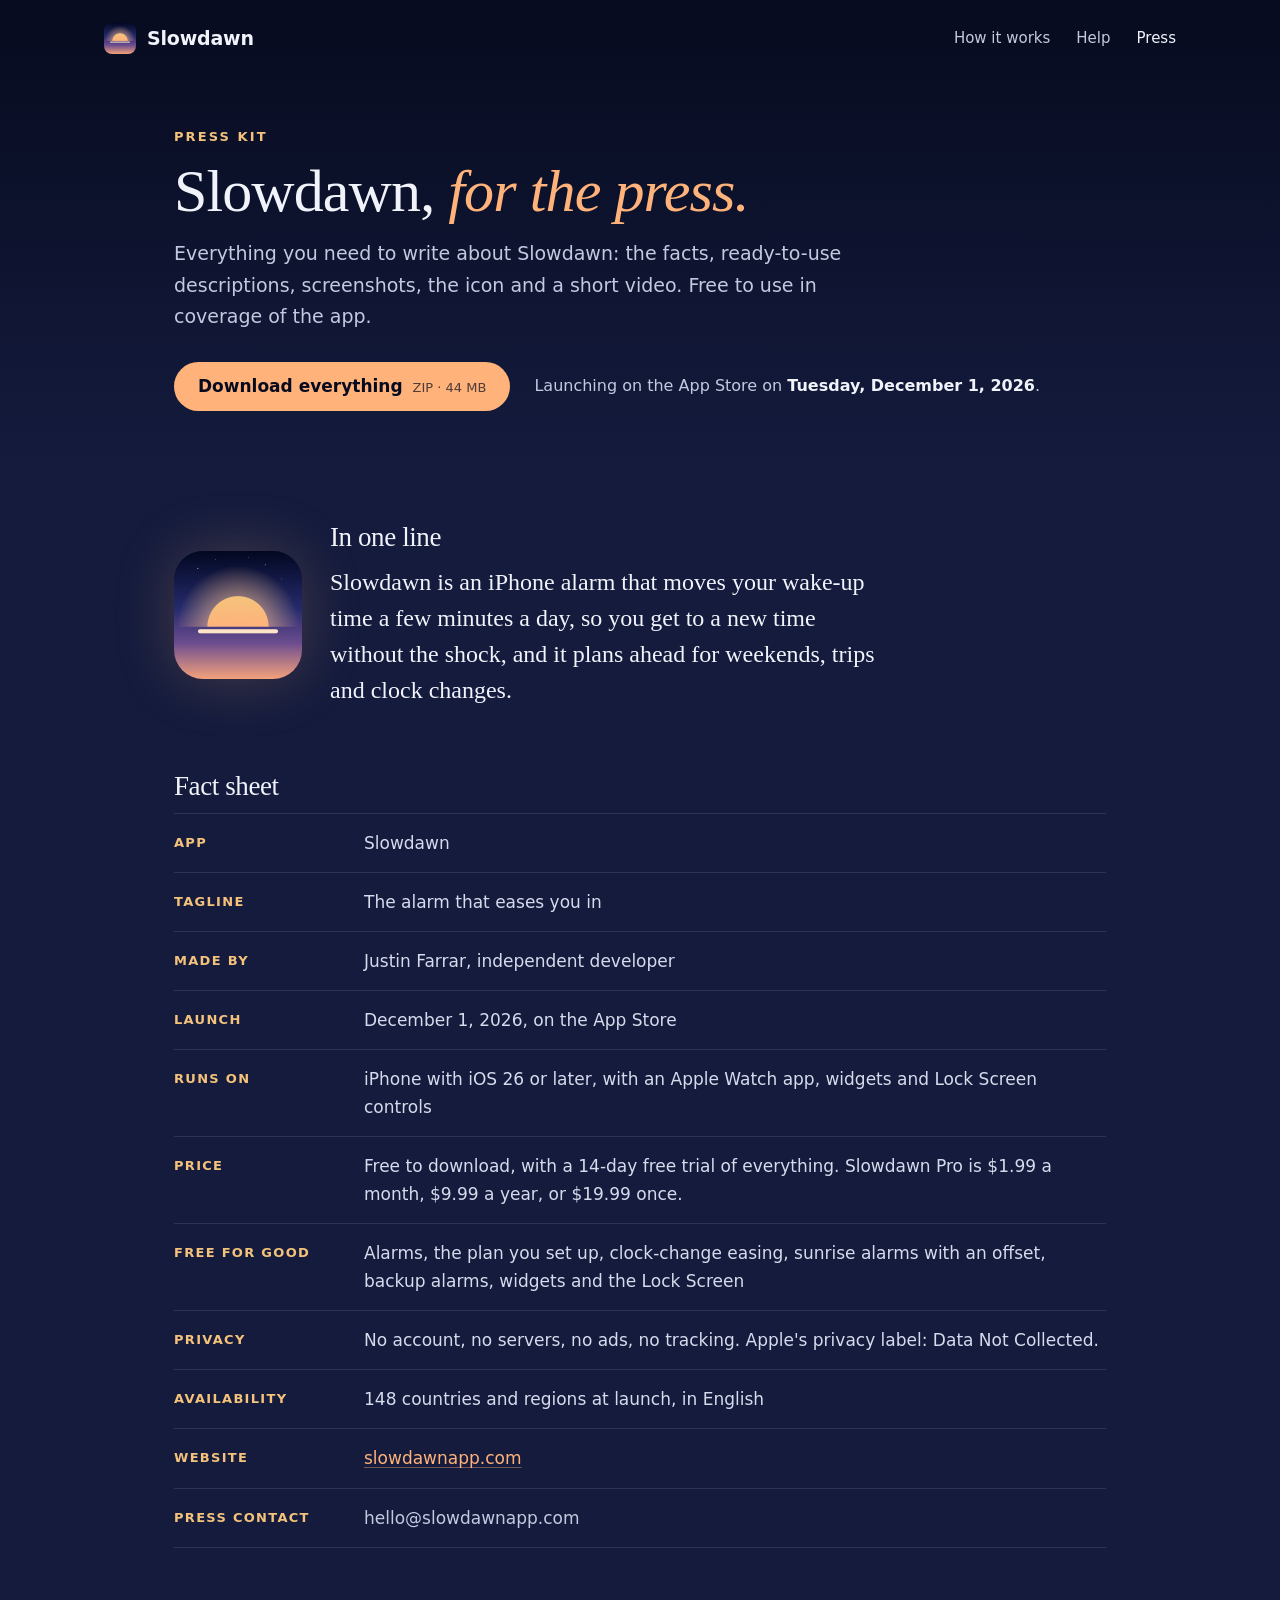
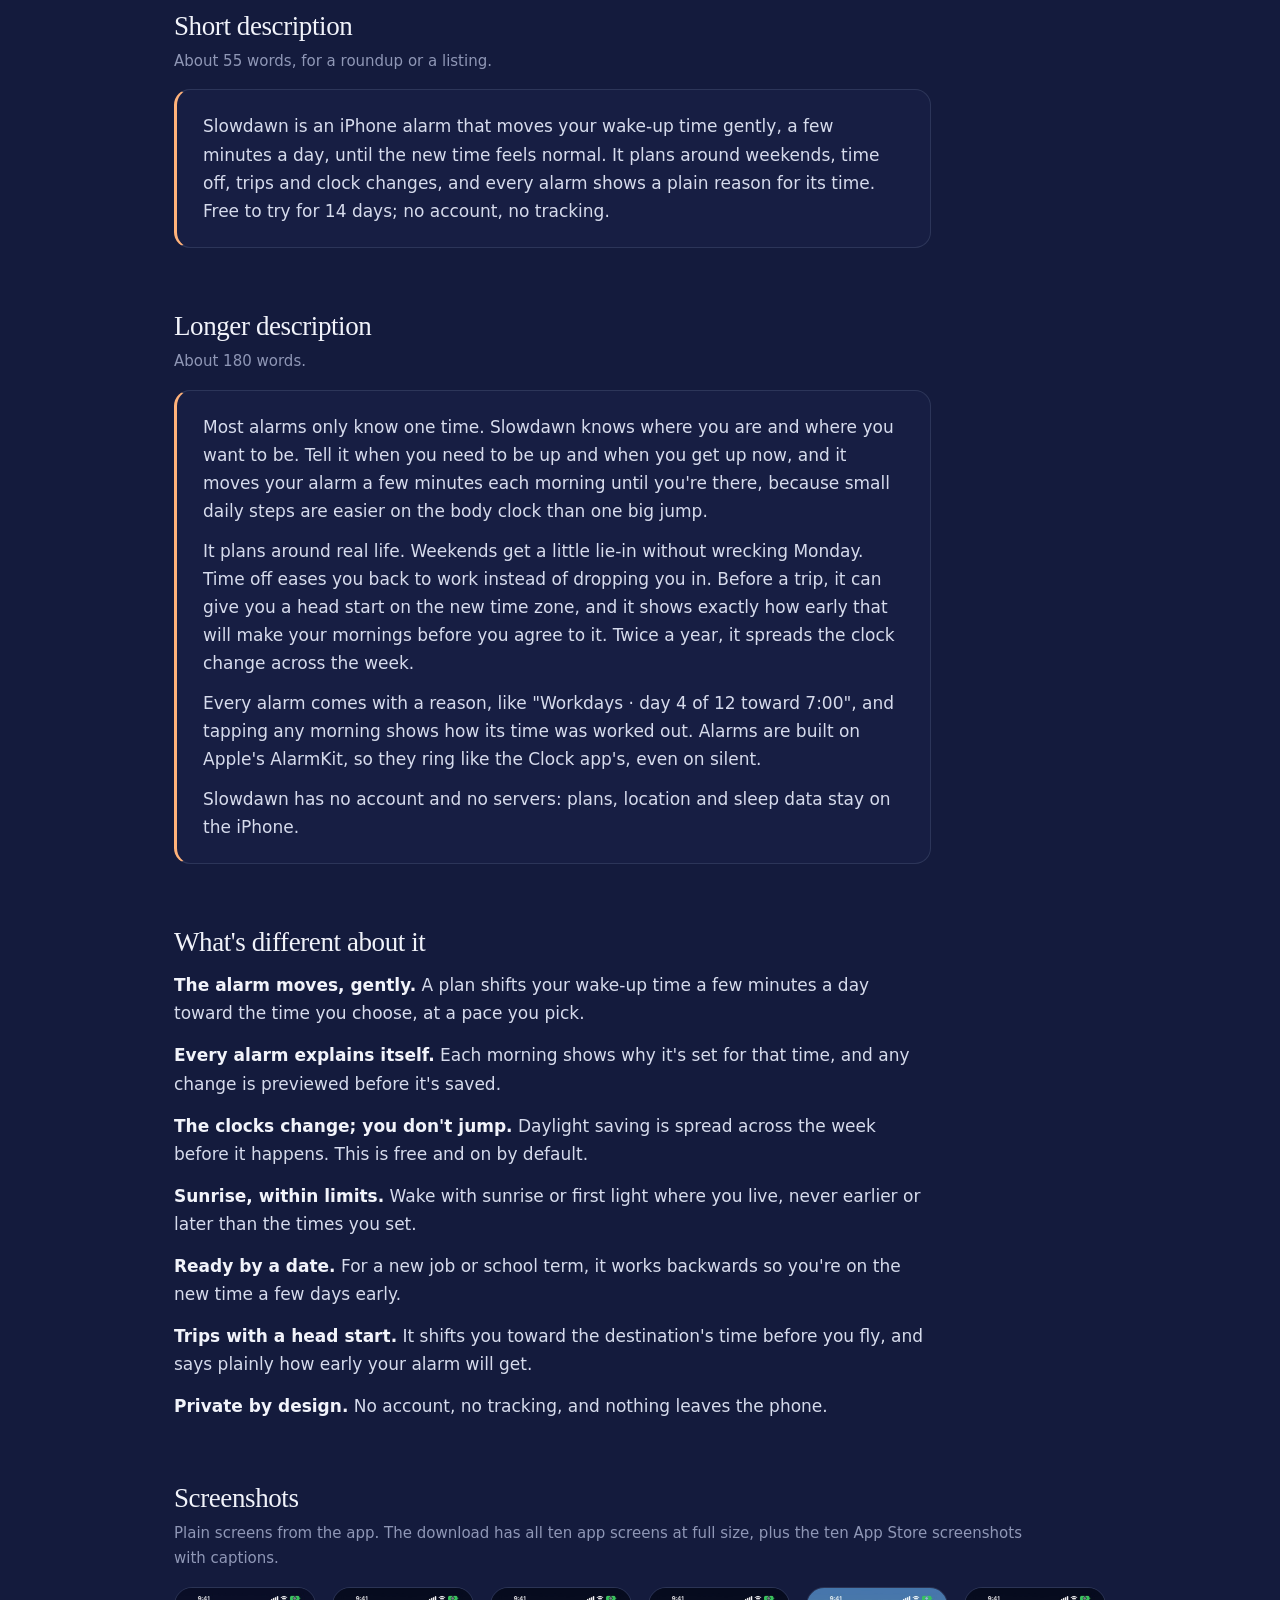
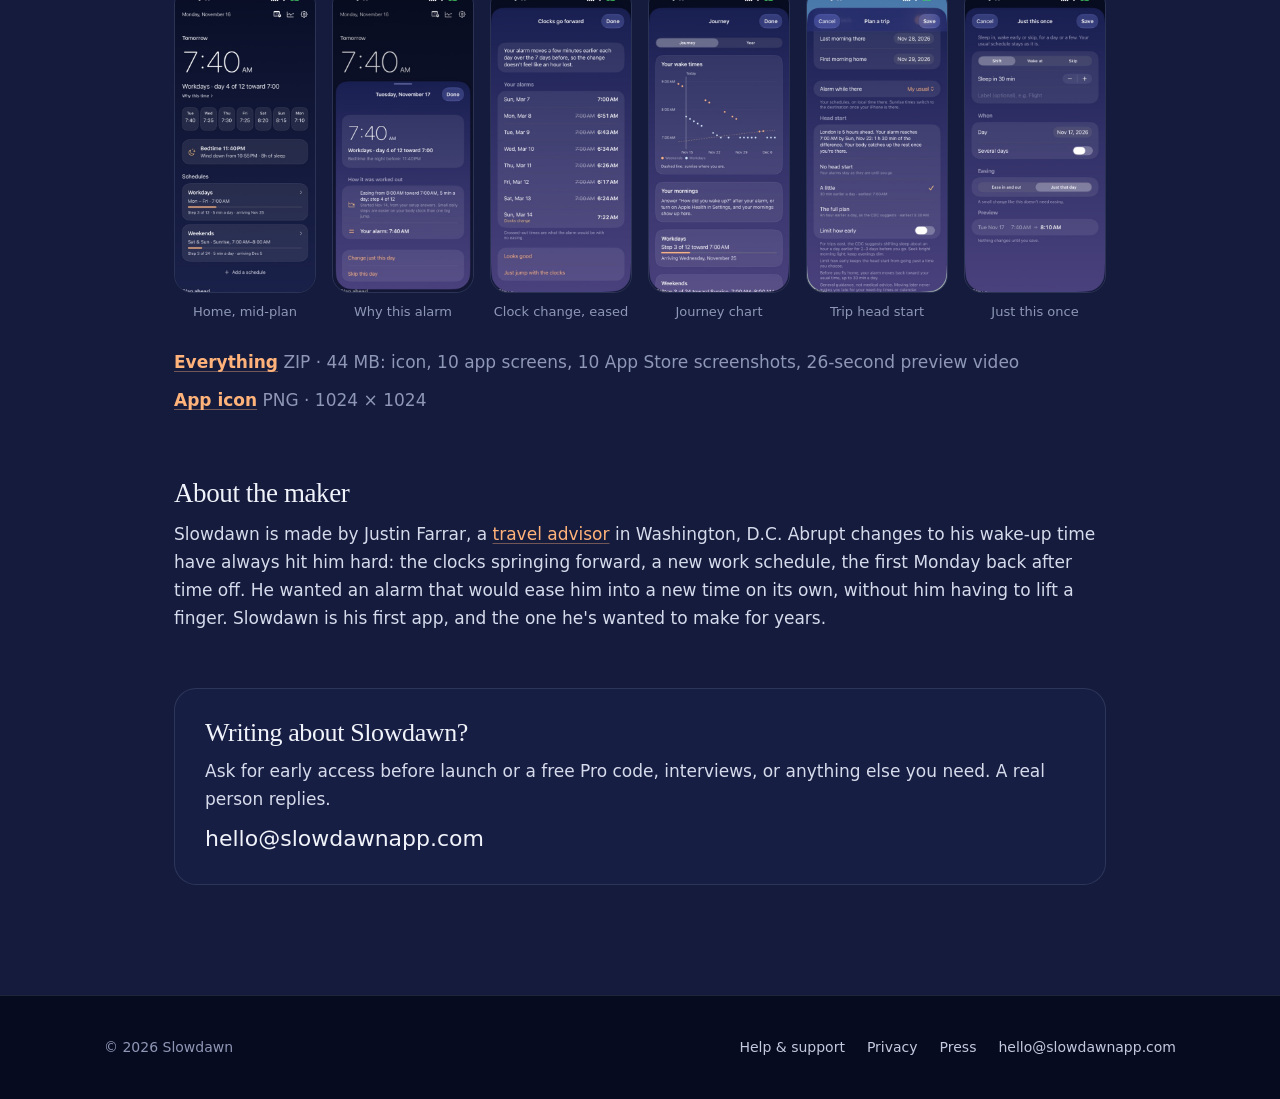
==== press/index.html @ 21c172ad "Press kit page and Press links in footers" ====
<!doctype html>
<html lang="en">
<head>
<meta charset="utf-8">
<meta name="viewport" content="width=device-width, initial-scale=1, viewport-fit=cover">
<title>Press kit · Slowdawn</title>
<meta name="description" content="Facts, descriptions, screenshots, the app icon and a preview video for writing about Slowdawn, the iPhone alarm that eases you into a new wake-up time.">
<meta name="theme-color" content="#070B1F">
<link rel="icon" href="../img/favicon.png">
<link rel="apple-touch-icon" href="../img/apple-touch-icon.png">
<link rel="stylesheet" href="../style.css">
</head>
<body>

<header class="top">
  <div class="wrap">
    <a class="brand" href="../index.html"><img src="../img/icon-512.png" alt="" width="32" height="32">Slowdawn</a>
    <nav aria-label="Main">
      <a href="../index.html#how" class="hide-sm">How it works</a>
      <a href="../support/index.html">Help</a>
      <a href="index.html" aria-current="page">Press</a>
    </nav>
  </div>
</header>

<main>
  <div class="page-head">
    <div class="wrap press-wrap">
      <p class="eyebrow">Press kit</p>
      <h1>Slowdawn, <em>for the press.</em></h1>
      <p>Everything you need to write about Slowdawn: the facts, ready-to-use descriptions, screenshots, the icon and a short video. Free to use in coverage of the app.</p>
      <div class="press-actions">
        <a class="button" href="slowdawn-press-kit.zip" download>Download everything <small>ZIP · 44 MB</small></a>
        <p class="muted">Launching on the App Store on <strong>Tuesday, December 1, 2026</strong>.</p>
      </div>
    </div>
  </div>

  <div class="doc press">
    <div class="wrap press-wrap">

      <section class="press-intro" aria-labelledby="in-short">
        <img class="press-icon" src="img/icon-256.png" alt="The Slowdawn app icon: a sun half risen over a horizon line, on a night-to-dawn sky." width="128" height="128">
        <div>
          <h2 id="in-short">In one line</h2>
          <p class="press-oneliner">Slowdawn is an iPhone alarm that moves your wake-up time a few minutes a day, so you get to a new time without the shock, and it plans ahead for weekends, trips and clock changes.</p>
        </div>
      </section>

      <section aria-labelledby="facts">
        <h2 id="facts">Fact sheet</h2>
        <dl class="facts">
          <div><dt>App</dt><dd>Slowdawn</dd></div>
          <div><dt>Tagline</dt><dd>The alarm that eases you in</dd></div>
          <div><dt>Made by</dt><dd>Justin Farrar, independent developer</dd></div>
          <div><dt>Launch</dt><dd>December 1, 2026, on the App Store</dd></div>
          <div><dt>Runs on</dt><dd>iPhone with iOS 26 or later, with an Apple Watch app, widgets and Lock Screen controls</dd></div>
          <div><dt>Price</dt><dd>Free to download, with a 14-day free trial of everything. Slowdawn Pro is $1.99 a month, $9.99 a year, or $19.99 once.</dd></div>
          <div><dt>Free for good</dt><dd>Alarms, the plan you set up, clock-change easing, sunrise alarms with an offset, backup alarms, widgets and the Lock Screen</dd></div>
          <div><dt>Privacy</dt><dd>No account, no servers, no ads, no tracking. Apple's privacy label: Data Not Collected.</dd></div>
          <div><dt>Availability</dt><dd>148 countries and regions at launch, in English</dd></div>
          <div><dt>Website</dt><dd><a href="https://slowdawnapp.com">slowdawnapp.com</a></dd></div>
          <div><dt>Press contact</dt><dd><span class="copy-mail">hello@slowdawnapp.com</span></dd></div>
        </dl>
      </section>

      <section aria-labelledby="short">
        <h2 id="short">Short description</h2>
        <p class="hint">About 55 words, for a roundup or a listing.</p>
        <blockquote class="copy-block">Slowdawn is an iPhone alarm that moves your wake-up time gently, a few minutes a day, until the new time feels normal. It plans around weekends, time off, trips and clock changes, and every alarm shows a plain reason for its time. Free to try for 14 days; no account, no tracking.</blockquote>
      </section>

      <section aria-labelledby="long">
        <h2 id="long">Longer description</h2>
        <p class="hint">About 180 words.</p>
        <div class="copy-block">
          <p>Most alarms only know one time. Slowdawn knows where you are and where you want to be. Tell it when you need to be up and when you get up now, and it moves your alarm a few minutes each morning until you're there, because small daily steps are easier on the body clock than one big jump.</p>
          <p>It plans around real life. Weekends get a little lie-in without wrecking Monday. Time off eases you back to work instead of dropping you in. Before a trip, it can give you a head start on the new time zone, and it shows exactly how early that will make your mornings before you agree to it. Twice a year, it spreads the clock change across the week.</p>
          <p>Every alarm comes with a reason, like "Workdays · day 4 of 12 toward 7:00", and tapping any morning shows how its time was worked out. Alarms are built on Apple's AlarmKit, so they ring like the Clock app's, even on silent.</p>
          <p>Slowdawn has no account and no servers: plans, location and sleep data stay on the iPhone.</p>
        </div>
      </section>

      <section aria-labelledby="different">
        <h2 id="different">What's different about it</h2>
        <ul class="press-points">
          <li><b>The alarm moves, gently.</b> A plan shifts your wake-up time a few minutes a day toward the time you choose, at a pace you pick.</li>
          <li><b>Every alarm explains itself.</b> Each morning shows why it's set for that time, and any change is previewed before it's saved.</li>
          <li><b>The clocks change; you don't jump.</b> Daylight saving is spread across the week before it happens. This is free and on by default.</li>
          <li><b>Sunrise, within limits.</b> Wake with sunrise or first light where you live, never earlier or later than the times you set.</li>
          <li><b>Ready by a date.</b> For a new job or school term, it works backwards so you're on the new time a few days early.</li>
          <li><b>Trips with a head start.</b> It shifts you toward the destination's time before you fly, and says plainly how early your alarm will get.</li>
          <li><b>Private by design.</b> No account, no tracking, and nothing leaves the phone.</li>
        </ul>
      </section>

      <section aria-labelledby="screens">
        <h2 id="screens">Screenshots</h2>
        <p class="hint">Plain screens from the app. The download has all ten app screens at full size, plus the ten App Store screenshots with captions.</p>
        <div class="shots">
          <figure><img src="img/screen-01.jpg" alt="Home screen: tomorrow 7:40 AM, Workdays day 4 of 12 toward 7:00, with the week's alarms." width="414" height="900" loading="lazy"><figcaption>Home, mid-plan</figcaption></figure>
          <figure><img src="img/screen-02.jpg" alt="One morning's detail: easing from 8:00 toward 7:00, 5 minutes a day, step 4 of 12." width="414" height="900" loading="lazy"><figcaption>Why this alarm</figcaption></figure>
          <figure><img src="img/screen-03.jpg" alt="Clocks go forward: the week's alarms each a few minutes earlier than the last." width="414" height="900" loading="lazy"><figcaption>Clock change, eased</figcaption></figure>
          <figure><img src="img/screen-04.jpg" alt="Journey chart: workday and weekend wake times stepping toward 7:00, with sunrise as a dashed line." width="414" height="900" loading="lazy"><figcaption>Journey chart</figcaption></figure>
          <figure><img src="img/screen-07.jpg" alt="Planning a trip to London: a head start of 30 minutes a day, earliest 7:00 AM." width="414" height="900" loading="lazy"><figcaption>Trip head start</figcaption></figure>
          <figure><img src="img/screen-08.jpg" alt="Just this once: sleep in 30 minutes for one day, previewed before saving." width="414" height="900" loading="lazy"><figcaption>Just this once</figcaption></figure>
        </div>
        <ul class="file-list">
          <li><a href="slowdawn-press-kit.zip" download>Everything</a> <span class="muted">ZIP · 44 MB: icon, 10 app screens, 10 App Store screenshots, 26-second preview video</span></li>
          <li><a href="slowdawn-icon-1024.png" download>App icon</a> <span class="muted">PNG · 1024 × 1024</span></li>
        </ul>
      </section>

      <section aria-labelledby="maker">
        <h2 id="maker">About the maker</h2>
        <p>Slowdawn is made by Justin Farrar, a <a href="https://justinfarrartravel.com" target="_blank" rel="noopener">travel advisor</a> in Washington, D.C. Abrupt changes to his wake-up time have always hit him hard: the clocks springing forward, a new work schedule, the first Monday back after time off. He wanted an alarm that would ease him into a new time on its own, without him having to lift a finger. Slowdawn is his first app, and the one he's wanted to make for years.</p>
      </section>

      <div class="contact-card">
        <h2>Writing about Slowdawn?</h2>
        <p>Ask for early access before launch or a free Pro code, interviews, or anything else you need. A real person replies.</p>
        <p class="mail">hello@slowdawnapp.com</p>
      </div>

    </div>
  </div>
</main>

<footer>
  <div class="wrap">
    <span>© 2026 Slowdawn</span>
    <nav aria-label="Footer">
      <a href="../support/index.html">Help &amp; support</a>
      <a href="../privacy/index.html">Privacy</a>
      <a href="index.html">Press</a>
      <span class="copy-mail">hello@slowdawnapp.com</span>
    </nav>
  </div>
</footer>
</body>
</html>
---- style.css ----
/* slowdawnapp.com
   The app's night-to-dawn palette (Shared/Design/SkyPalette.swift). No web fonts, no third-party
   requests: Apple devices get New York and SF; everything else falls back gracefully. */

:root {
  --night: #070B1F;
  --deep: #0B1026;
  --navy: #141B3D;
  --indigo: #2A2F6B;
  --dusk: #5B4B8A;
  --peach: #FFB27A;
  --gold: #F4C27A;
  --mist: #CFE6F7;
  --text: #F1F3FA;
  --soft: #C3C9DF;
  --muted: #8F97B6;
  --line: rgba(207, 230, 247, 0.12);
  --card: rgba(26, 33, 73, 0.55);
  --serif: ui-serif, "New York", "Iowan Old Style", "Palatino Linotype", Palatino, Georgia, serif;
  --sans: system-ui, -apple-system, "SF Pro Text", "Segoe UI", Roboto, "Helvetica Neue", sans-serif;
  --rounded: ui-rounded, "SF Pro Rounded", system-ui, -apple-system, sans-serif;
  color-scheme: dark;
}

*, *::before, *::after { box-sizing: border-box; }
html { scroll-behavior: smooth; }
@media (prefers-reduced-motion: reduce) { html { scroll-behavior: auto; } }

body {
  margin: 0;
  background: var(--deep);
  color: var(--text);
  font: 17px/1.65 var(--sans);
  -webkit-font-smoothing: antialiased;
  text-rendering: optimizeLegibility;
}

a { color: var(--peach); text-decoration-color: rgba(255, 178, 122, 0.4); text-underline-offset: 3px; }
a:hover { color: var(--gold); text-decoration-color: currentColor; }
img, video { max-width: 100%; height: auto; display: block; }

.wrap {
  width: 100%;
  max-width: 1120px;
  margin: 0 auto;
  padding-left: max(24px, env(safe-area-inset-left, 0px));
  padding-right: max(24px, env(safe-area-inset-right, 0px));
}
.narrow { max-width: 760px; }

/* ---------- Type ---------- */
h1, h2, h3 { font-family: var(--serif); font-weight: 500; letter-spacing: -0.015em; text-wrap: balance; margin: 0; }
h1 { font-size: clamp(42px, 6.4vw, 76px); line-height: 1.02; }
h2 { font-size: clamp(32px, 4.2vw, 50px); line-height: 1.08; }
h3 { font-size: 23px; line-height: 1.25; }
h1 em, h2 em { font-style: italic; color: var(--peach); }
p { margin: 0; text-wrap: pretty; }
/* No orphans: short lines wrap evenly instead of leaving one word or number alone. */
li, .reason, summary, .store strong, .cta-note, .trial-note, h3 { text-wrap: pretty; }
/* Short lines (list items, chips) balance so neither line is a lone word. */
.tick-list li, .pro-list li, .scene p, .step p { text-wrap: balance; }
.eyebrow {
  font: 600 13px/1 var(--sans); letter-spacing: 0.16em; text-transform: uppercase;
  color: var(--gold); margin-bottom: 18px;
}
.lede { font-size: clamp(18px, 1.6vw, 21px); line-height: 1.6; color: var(--soft); max-width: 36ch; }
.muted { color: var(--muted); }

/* ---------- Header ---------- */
.top {
  position: absolute; inset: 0 0 auto; z-index: 5;
  padding-top: env(safe-area-inset-top, 0px);
}
.top .wrap { display: flex; align-items: center; justify-content: space-between; gap: 16px; padding-block: 22px; }
.brand { display: inline-flex; align-items: center; gap: 11px; color: var(--text); text-decoration: none; font: 600 19px/1 var(--rounded); letter-spacing: -0.01em; }
.brand img { width: 32px; height: 32px; border-radius: 8px; }
.top nav { display: flex; gap: 26px; font-size: 15px; }
.top nav a { color: var(--soft); text-decoration: none; }
.top nav a:hover, .top nav a[aria-current] { color: var(--text); }

/* ---------- Hero: night sky warming at the horizon ---------- */
.hero {
  position: relative; z-index: 1;
}
.hero::after {
  /* the hero's own dawn, fading out at the bottom into the page's sky instead of stopping at a line */
  content: ""; position: absolute; inset: 0; z-index: -1; pointer-events: none;
  -webkit-mask-image: linear-gradient(180deg, #000 70%, transparent);
  mask-image: linear-gradient(180deg, #000 70%, transparent);
  background:
    radial-gradient(90% 55% at 72% 100%, rgba(255, 178, 122, 0.30), transparent 62%),
    radial-gradient(60% 40% at 72% 100%, rgba(244, 194, 122, 0.22), transparent 60%),
    linear-gradient(180deg, var(--night) 0%, #0D1433 38%, #262D63 74%, #4A3B78 100%);
}
.hero::before {
  /* a few faint stars, high in the sky */
  content: ""; position: absolute; inset: 0 0 45% 0; pointer-events: none; opacity: 0.55;
  background-image:
    radial-gradient(1.2px 1.2px at 12% 22%, #fff, transparent),
    radial-gradient(1px 1px at 28% 12%, #fff, transparent),
    radial-gradient(1.4px 1.4px at 41% 30%, #fff, transparent),
    radial-gradient(1px 1px at 57% 9%, #fff, transparent),
    radial-gradient(1.2px 1.2px at 66% 26%, #fff, transparent),
    radial-gradient(1px 1px at 83% 14%, #fff, transparent),
    radial-gradient(1.3px 1.3px at 92% 34%, #fff, transparent),
    radial-gradient(1px 1px at 6% 48%, #fff, transparent),
    radial-gradient(1px 1px at 35% 52%, #fff, transparent);
}
.hero-grid {
  position: relative; z-index: 1;
  display: grid; grid-template-columns: 1.05fr 0.95fr; gap: 56px; align-items: center;
  padding-top: calc(120px + env(safe-area-inset-top, 0px));
  padding-bottom: 0;
}
.hero-grid > * { min-width: 0; }
.hero-copy { padding-bottom: 80px; }
.hero h1 { margin-bottom: 26px; }
.hero .lede { margin-bottom: 36px; }

.cta-row { display: flex; flex-wrap: wrap; align-items: center; gap: 14px 22px; }
.store {
  display: inline-flex; flex-direction: column; align-items: flex-start; gap: 3px;
  padding: 11px 22px; border-radius: 14px; max-width: 100%;
  background: #000; color: #fff; text-decoration: none;
  border: 1px solid rgba(255, 255, 255, 0.28);
  line-height: 1.15;
}
.store svg { width: 24px; height: 24px; flex: none; }
.store span { display: block; font-size: 12px; letter-spacing: 0.02em; opacity: 0.75; }
.store strong { display: block; font: 600 18px/1.2 var(--sans); overflow-wrap: anywhere; }
.store:hover { color: #fff; border-color: rgba(255, 255, 255, 0.6); }
.cta-note { font-size: 15px; color: var(--soft); line-height: 1.5; }

/* ---------- Phone ---------- */
.phone {
  position: relative; width: min(100%, 330px); aspect-ratio: 1320 / 2868; max-width: 100%;
  border-radius: 54px; padding: 10px;
  background: linear-gradient(160deg, #3a3f5c, #14182c 40%, #23283f);
  box-shadow:
    0 0 0 1px rgba(255, 255, 255, 0.08) inset,
    0 40px 80px -20px rgba(0, 0, 0, 0.6),
    0 0 120px -10px rgba(255, 178, 122, 0.25);
}
.phone > img, .phone > video {
  width: 100%; height: 100%; object-fit: cover; border-radius: 45px; background: var(--deep);
}
.hero .phone { justify-self: center; align-self: end; margin-bottom: -150px; width: min(100%, 350px); z-index: 2; }
.hero + section { padding-top: clamp(72px, 9vw, 112px); }
@media (min-width: 901px) { .hero + section .section-head { max-width: 560px; } }

/* ---------- Sections ---------- */
section { padding-block: clamp(52px, 6.5vw, 88px); }
/* One continuous night sky under every section: no seams between them. */
main { position: relative; background: transparent; }
/* One fixed sky behind every section: night at the top of the page, dawn by the bottom.
   --dawn (0 to 1) follows scroll position; without JavaScript it simply stays night. */
.sky { position: fixed; inset: 0; z-index: -1; pointer-events: none; background: linear-gradient(180deg, var(--deep) 0%, var(--navy) 60%, #18204A 100%); }
.sky::before, .sky::after { content: ""; position: absolute; inset: 0; }
.sky::before {
  /* dawn light rising from the horizon */
  background:
    radial-gradient(85% 55% at 60% 115%, rgba(255, 178, 122, 0.42), transparent 65%),
    linear-gradient(180deg, transparent 35%, rgba(91, 75, 138, 0.55) 100%);
  opacity: var(--dawn, 0);
}
.sky::after {
  /* stars that fade as it gets light, drifting slower than the page */
  opacity: calc(0.5 * (1 - var(--dawn, 0)));
  transform: translate3d(0, calc(var(--stars, 0) * 1px), 0);
  background-image:
    radial-gradient(1.2px 1.2px at 8% 18%, #fff, transparent),
    radial-gradient(1px 1px at 22% 64%, #fff, transparent),
    radial-gradient(1.3px 1.3px at 37% 32%, #fff, transparent),
    radial-gradient(1px 1px at 49% 82%, #fff, transparent),
    radial-gradient(1.2px 1.2px at 61% 12%, #fff, transparent),
    radial-gradient(1px 1px at 74% 48%, #fff, transparent),
    radial-gradient(1.4px 1.4px at 88% 26%, #fff, transparent),
    radial-gradient(1px 1px at 95% 72%, #fff, transparent),
    radial-gradient(1px 1px at 15% 90%, #fff, transparent);
  background-size: 100% 100vh;
}
body { background: var(--deep); }
.band, .band-alt { background: transparent; }
.section-head { max-width: 720px; margin-bottom: 40px; }
.section-head p { margin-top: 18px; font-size: 19px; color: var(--soft); max-width: 58ch; }
.center { text-align: center; margin-left: auto; margin-right: auto; }
.center p { margin-left: auto; margin-right: auto; }

/* Three steps */
.steps { display: grid; grid-template-columns: repeat(3, 1fr); gap: 28px; counter-reset: step; }
.step { border-top: 1px solid var(--line); padding-top: 26px; min-width: 0; }
.step::before {
  counter-increment: step; content: counter(step, decimal-leading-zero);
  display: block; font: 500 15px/1 var(--rounded); color: var(--peach); letter-spacing: 0.06em; margin-bottom: 18px;
}
.step h3 { margin-bottom: 10px; }
.step p { color: var(--soft); }

/* Scenarios */
.scenes { display: grid; grid-template-columns: repeat(3, 1fr); gap: 18px; }
.scene {
  background: var(--card); border: 1px solid var(--line); border-radius: 22px;
  padding: 26px 26px 24px; min-width: 0;
  display: flex; flex-direction: column; gap: 10px;
  backdrop-filter: blur(6px);
}
.scene h3 { font-size: 21px; }
.scene p { color: var(--soft); font-size: 16px; }
/* Mini plan charts: one dot per morning, earlier alarms lower, drawn in as the card arrives. */
.mini { width: 100%; height: auto; margin: -4px 0 6px; overflow: visible; }
.mini .trace { fill: none; stroke: var(--peach); stroke-opacity: .45; stroke-width: 1.5; stroke-dasharray: 1; stroke-dashoffset: 1; transition: stroke-dashoffset 1.6s cubic-bezier(.3,.6,.2,1) .25s; }
.mini .pt { fill: var(--peach); opacity: 0; transform-box: fill-box; transform-origin: center; transform: scale(.2); transition: opacity .4s, transform .5s cubic-bezier(.2,1.4,.4,1); transition-delay: calc(var(--i) * 70ms + 250ms); }
.mini .pt.hi { fill: var(--mist); }
.mini .ghost { fill: none; stroke: var(--muted); stroke-opacity: .55; stroke-width: 1.2; stroke-dasharray: 3 4; }
.mini .target { stroke: var(--mist); stroke-opacity: .35; stroke-dasharray: 2 4; }
.mini .mark { stroke: var(--gold); stroke-opacity: .4; stroke-dasharray: 2 3; }
.mini .band { fill: var(--mist); fill-opacity: .07; }
.mini .lbl { fill: var(--muted); font: 500 10px var(--rounded); letter-spacing: .04em; }
.scene.shown .mini .trace { stroke-dashoffset: 0; }
.scene.shown .mini .pt { opacity: 1; transform: none; }
.no-js .mini .trace { stroke-dashoffset: 0; } .no-js .mini .pt { opacity: 1; transform: none; }
@media (prefers-reduced-motion: reduce) { .mini .trace { stroke-dashoffset: 0; transition: none; } .mini .pt { opacity: 1; transform: none; transition: none; } }
.reason {
  /* Always one line: the short form of the app's reason, never wrapped. */
  margin-top: auto; align-self: flex-start; max-width: 100%;
  display: inline-block; white-space: nowrap;
  padding: 7px 13px; border-radius: 999px;
  background: rgba(7, 11, 31, 0.6); border: 1px solid var(--line);
  font: 500 14px/1.3 var(--rounded); color: var(--mist);
}
.reason b { font-weight: 600; color: var(--peach); font-variant-numeric: tabular-nums; margin-right: 8px; }

/* Feature rows */
.feature { display: grid; grid-template-columns: 1fr 1fr; gap: clamp(40px, 7vw, 110px); align-items: center; }
.feature > * { min-width: 0; }
.feature .phone { justify-self: center; width: min(100%, 320px); }
.feature.flip .feature-copy { order: 2; }
.feature-copy h2 { margin-bottom: 22px; }
.feature-copy p { color: var(--soft); font-size: 18px; max-width: 44ch; }
.feature-copy p + p { margin-top: 14px; }
.tick-list { list-style: none; padding: 0; margin: 26px 0 0; display: grid; gap: 12px; }
.tick-list li { position: relative; padding-left: 30px; color: var(--soft); }
.tick-list li::before {
  content: ""; position: absolute; left: 2px; top: 0.55em; width: 12px; height: 12px; border-radius: 50%;
  background: radial-gradient(circle at 50% 60%, var(--gold), var(--peach));
  box-shadow: 0 0 12px rgba(255, 178, 122, 0.6);
}

/* Promise band: science + privacy */
.promises { display: grid; grid-template-columns: repeat(3, 1fr); gap: 40px; }
.promise { min-width: 0; }
.promise h3 { font-size: 22px; margin-bottom: 10px; }
.promise p { color: var(--soft); font-size: 16px; }
.promise .src { margin-top: 12px; font-size: 13px; color: var(--muted); }
.promise .src a { color: var(--muted); }

/* Pricing */
/* Free is small and quiet; Pro is wider, warmer and visibly longer, so the extra value reads at a glance. */
.plans { display: grid; grid-template-columns: minmax(0, 1fr) minmax(0, 2fr); gap: 20px; max-width: 1060px; margin: 0 auto; align-items: start; }
.plan { background: var(--card); border: 1px solid var(--line); border-radius: 24px; padding: 34px; min-width: 0; }
.plan.free { margin-top: 28px; }
.plan.pro {
  border-color: rgba(255, 178, 122, 0.5);
  background: linear-gradient(160deg, rgba(255, 178, 122, 0.14), rgba(26, 33, 73, 0.6) 40%);
  box-shadow: 0 0 0 1px rgba(255, 178, 122, 0.12) inset, 0 30px 90px -30px rgba(255, 178, 122, 0.35);
}
.plan-lede { color: var(--soft); font-size: 16px; margin-top: 16px; }
.pro-head { display: grid; grid-template-columns: auto minmax(0, 1fr); gap: 12px 40px; align-items: end; padding-bottom: 24px; border-bottom: 1px solid var(--line); }
.pro-head .plan-lede { max-width: 34ch; font-size: 17px; color: var(--text); }
.tick-list.quiet li::before { background: var(--muted); box-shadow: none; opacity: 0.7; }
.pro-list { list-style: none; padding: 0; margin: 26px 0 0; display: grid; grid-template-columns: repeat(2, minmax(0, 1fr)); gap: 20px 32px; }
.pro-list li { position: relative; padding-left: 30px; color: var(--soft); font-size: 15px; line-height: 1.5; }
.pro-list li::before {
  content: ""; position: absolute; left: 2px; top: 0.35em; width: 12px; height: 12px; border-radius: 50%;
  background: radial-gradient(circle at 50% 60%, var(--gold), var(--peach));
  box-shadow: 0 0 12px rgba(255, 178, 122, 0.6);
}
.pro-list b { display: block; color: var(--text); font-weight: 600; font-size: 16px; margin-bottom: 2px; }
.plan h3 { font-family: var(--rounded); font-weight: 600; font-size: 20px; letter-spacing: 0; }
.price { font: 500 46px/1.1 var(--serif); margin: 14px 0 4px; letter-spacing: -0.02em; }
.price small { font: 400 16px/1 var(--sans); color: var(--muted); letter-spacing: 0; }
.plan .alt { color: var(--muted); font-size: 15px; }
.plan .tick-list { margin-top: 22px; }
.trial-note { text-align: center; color: var(--muted); font-size: 15px; margin-top: 22px; }

/* Final call */
.finale {
  text-align: center; position: relative; overflow: hidden;
  background:
    radial-gradient(70% 80% at 50% 120%, rgba(255, 178, 122, calc(0.18 + 0.3 * var(--rise, 1))), transparent 60%),
    linear-gradient(180deg, transparent 0%, rgba(38, 45, 99, 0.7) 55%, #5B4B8A 100%);
}
.finale h2 { font-size: clamp(36px, 5vw, 60px); margin-bottom: 18px; }
.finale p { color: var(--soft); font-size: 19px; margin: 0 auto 34px; max-width: 40ch; }
.finale .cta-row { justify-content: center; }
.sun {
  width: 120px; height: 60px; margin: 0 auto 36px; border-radius: 120px 120px 0 0;
  background: radial-gradient(circle at 50% 100%, #FFD9A8, var(--peach) 55%, rgba(255, 178, 122, 0) 72%);
  filter: blur(0.3px);
  transform: translate3d(0, calc((1 - var(--rise, 1)) * 70px), 0) scale(calc(0.85 + 0.15 * var(--rise, 1)));
  box-shadow: 0 0 calc(40px + 80px * var(--rise, 1)) rgba(255, 178, 122, calc(0.15 + 0.35 * var(--rise, 1)));
}

/* Footer */
footer { background: var(--night); border-top: 1px solid var(--line); padding-block: 40px calc(40px + env(safe-area-inset-bottom, 0px)); font-size: 14px; color: var(--muted); }
footer .wrap { display: flex; flex-wrap: wrap; align-items: center; justify-content: space-between; gap: 16px; }
footer nav { display: flex; gap: 22px; flex-wrap: wrap; }
footer a { color: var(--soft); text-decoration: none; }
footer a:hover { color: var(--text); }
.copy-mail { user-select: all; color: var(--soft); }

/* Long-form pages (privacy, support) */
.page-head {
  background: linear-gradient(180deg, var(--night), var(--navy));
  padding-top: calc(130px + env(safe-area-inset-top, 0px)); padding-bottom: 56px;
}
.page-head h1 { font-size: clamp(38px, 5.4vw, 60px); }
.page-head p:not(.eyebrow) { margin-top: 16px; color: var(--soft); font-size: 19px; max-width: 56ch; }
.doc { background: var(--navy); padding-block: 56px 110px; }
.doc h2 { font-size: 27px; margin: 52px 0 12px; }
.doc h2:first-child { margin-top: 0; }
.doc p, .doc li { color: #D6DBEC; }
.doc p + p { margin-top: 14px; }
.doc ul { padding-left: 22px; display: grid; gap: 10px; margin: 14px 0 0; }
.summary { background: var(--card); border: 1px solid var(--line); border-left: 3px solid var(--peach); border-radius: 16px; padding: 22px 26px; }

details { border-bottom: 1px solid var(--line); }
details summary {
  cursor: pointer; list-style: none; padding: 20px 0;
  display: flex; justify-content: space-between; align-items: baseline; gap: 20px;
  font: 500 19px/1.4 var(--sans); color: var(--text);
}
details summary::-webkit-details-marker { display: none; }
details summary::after { content: "+"; color: var(--peach); font: 300 26px/1 var(--sans); flex: none; transition: transform .2s; }
details[open] summary::after { transform: rotate(45deg); }
details > div { padding: 0 0 22px; color: #D6DBEC; max-width: 62ch; }
details > div p + p { margin-top: 10px; }
.faq-group { margin-top: 48px; }
.faq-group:first-child { margin-top: 0; }
.faq-group h2 { font-size: 15px; font-family: var(--sans); font-weight: 600; letter-spacing: 0.14em; text-transform: uppercase; color: var(--gold); margin: 0 0 6px; }
.contact-card { margin-top: 56px; background: var(--card); border: 1px solid var(--line); border-radius: 22px; padding: 30px; }
.contact-card h2 { margin: 0 0 10px; font-size: 26px; }
.contact-card .mail { font: 500 22px/1.3 var(--rounded); color: var(--text); user-select: all; margin-top: 12px; }

/* Press kit */
.press-actions { margin-top: 30px; display: flex; flex-wrap: wrap; align-items: center; gap: 14px 24px; }
.press-actions p { margin: 0 !important; font-size: 16px !important; }
.press-actions strong { color: var(--text); font-weight: 600; }
.button {
  display: inline-flex; align-items: baseline; gap: 10px; padding: 14px 24px; border-radius: 999px;
  background: var(--peach); color: var(--night); font: 600 17px/1.2 var(--sans); text-decoration: none;
}
.button small { font-weight: 500; font-size: 13px; opacity: 0.7; }
.button:hover { background: var(--gold); color: var(--night); }
.press-wrap { max-width: 980px; }
.press section { padding: 0; margin-top: 64px; }
.press section:first-child { margin-top: 0; }
.press h2 { margin-top: 0; }
.press .hint { color: var(--muted); font-size: 15px; margin: -4px 0 16px; }
.press-intro { display: grid; grid-template-columns: auto 1fr; gap: 28px; align-items: center; }
.press-icon { width: 128px; height: 128px; border-radius: 29px; box-shadow: 0 0 60px rgba(255, 178, 122, 0.22); }
.press-oneliner { font: 400 clamp(20px, 2.2vw, 24px)/1.5 var(--serif); color: var(--text) !important; max-width: 46ch; }
.facts { margin: 0; border-top: 1px solid var(--line); }
.facts > div { display: grid; grid-template-columns: 170px 1fr; gap: 20px; padding: 15px 0; border-bottom: 1px solid var(--line); }
.facts dt { color: var(--gold); font-size: 13px; font-weight: 600; letter-spacing: 0.1em; text-transform: uppercase; padding-top: 3px; }
.facts dd { margin: 0; color: #D6DBEC; min-width: 0; }
.copy-block { margin: 0; background: var(--card); border: 1px solid var(--line); border-left: 3px solid var(--peach); border-radius: 16px; padding: 22px 26px; color: #D6DBEC; max-width: 70ch; user-select: all; }
.copy-block p + p { margin-top: 12px; }
.press-points { list-style: none; padding: 0 !important; gap: 14px !important; max-width: 70ch; }
.press-points b { color: var(--text); font-weight: 600; }
.shots { display: grid; grid-template-columns: repeat(6, 1fr); gap: 16px; }
.shots figure { margin: 0; min-width: 0; }
.shots img { width: 100%; border-radius: 18px; border: 1px solid var(--line); }
.shots figcaption { margin-top: 8px; font-size: 13px; color: var(--muted); text-align: center; }
.file-list { list-style: none; padding: 0 !important; margin-top: 26px !important; }
.file-list a { font-weight: 600; }
@media (max-width: 900px) { .shots { grid-template-columns: repeat(3, 1fr); } }
@media (max-width: 520px) {
  .press-intro { grid-template-columns: 1fr; gap: 18px; }
  .press-icon { width: 96px; height: 96px; border-radius: 22px; }
  .facts > div { grid-template-columns: 1fr; gap: 4px; }
  .shots { grid-template-columns: repeat(2, 1fr); gap: 12px; }
}

/* Gentle reveal on scroll */
.reveal { opacity: 0; transform: translateY(32px); transition: opacity 1s cubic-bezier(.2,.7,.2,1), transform 1.1s cubic-bezier(.2,.7,.2,1); }
.phone.reveal { transform: translateY(48px) scale(0.96); }
.steps .reveal:nth-child(2), .scenes .reveal:nth-child(3n+2), .promises .reveal:nth-child(2), .plans .reveal:nth-child(2) { transition-delay: .12s; }
.steps .reveal:nth-child(3), .scenes .reveal:nth-child(3n), .promises .reveal:nth-child(3) { transition-delay: .24s; }
/* Parallax uses the separate `translate` property, so it never fights the reveal's transform. */
[data-depth] { will-change: translate; }
/* The steps' rule draws across as they arrive */
.step { border-top: 0; position: relative; }
.step::after { content: ""; position: absolute; left: 0; right: 0; top: 0; height: 1px; background: linear-gradient(90deg, var(--peach), var(--line) 40%); transform-origin: left; transform: scaleX(0); transition: transform 1.4s cubic-bezier(.2,.7,.2,1) .2s; }
.step.shown::after { transform: none; }
.reveal.shown { opacity: 1; transform: none; }
@media (prefers-reduced-motion: reduce) { .reveal, .phone.reveal { opacity: 1; transform: none; transition: none; } .step::after { transform: none; transition: none; } }
.no-js .reveal, .no-js .phone.reveal { opacity: 1; transform: none; }
.no-js .step::after { transform: none; }

/* ---------- Narrow screens ---------- */
@media (max-width: 900px) {
  .hero-grid { grid-template-columns: 1fr; gap: 48px; padding-top: calc(104px + env(safe-area-inset-top, 0px)); }
  .hero-copy { padding-bottom: 0; }
  .hero .phone { width: min(78%, 320px); margin-bottom: -120px; }
  .hero + section { padding-top: 156px; }
  .steps, .scenes, .promises { grid-template-columns: 1fr; }
  .scenes { gap: 14px; }
  .feature { grid-template-columns: 1fr; }
  .feature.flip .feature-copy { order: 0; }
  .feature .phone { width: min(78%, 300px); }
  .plans { grid-template-columns: 1fr; }
  .plan.free { margin-top: 0; }
  .pro-head { grid-template-columns: 1fr; }
  .pro-list { grid-template-columns: 1fr; gap: 16px; }
}
@media (min-width: 620px) and (max-width: 900px) {
  .scenes { grid-template-columns: repeat(2, 1fr); }
}
@media (max-width: 520px) {
  .top nav { gap: 16px; font-size: 14px; }
  .top nav .hide-sm { display: none; }
  .plan { padding: 26px; }
  .phone { border-radius: 44px; padding: 8px; }
  .phone > img, .phone > video { border-radius: 37px; }
}
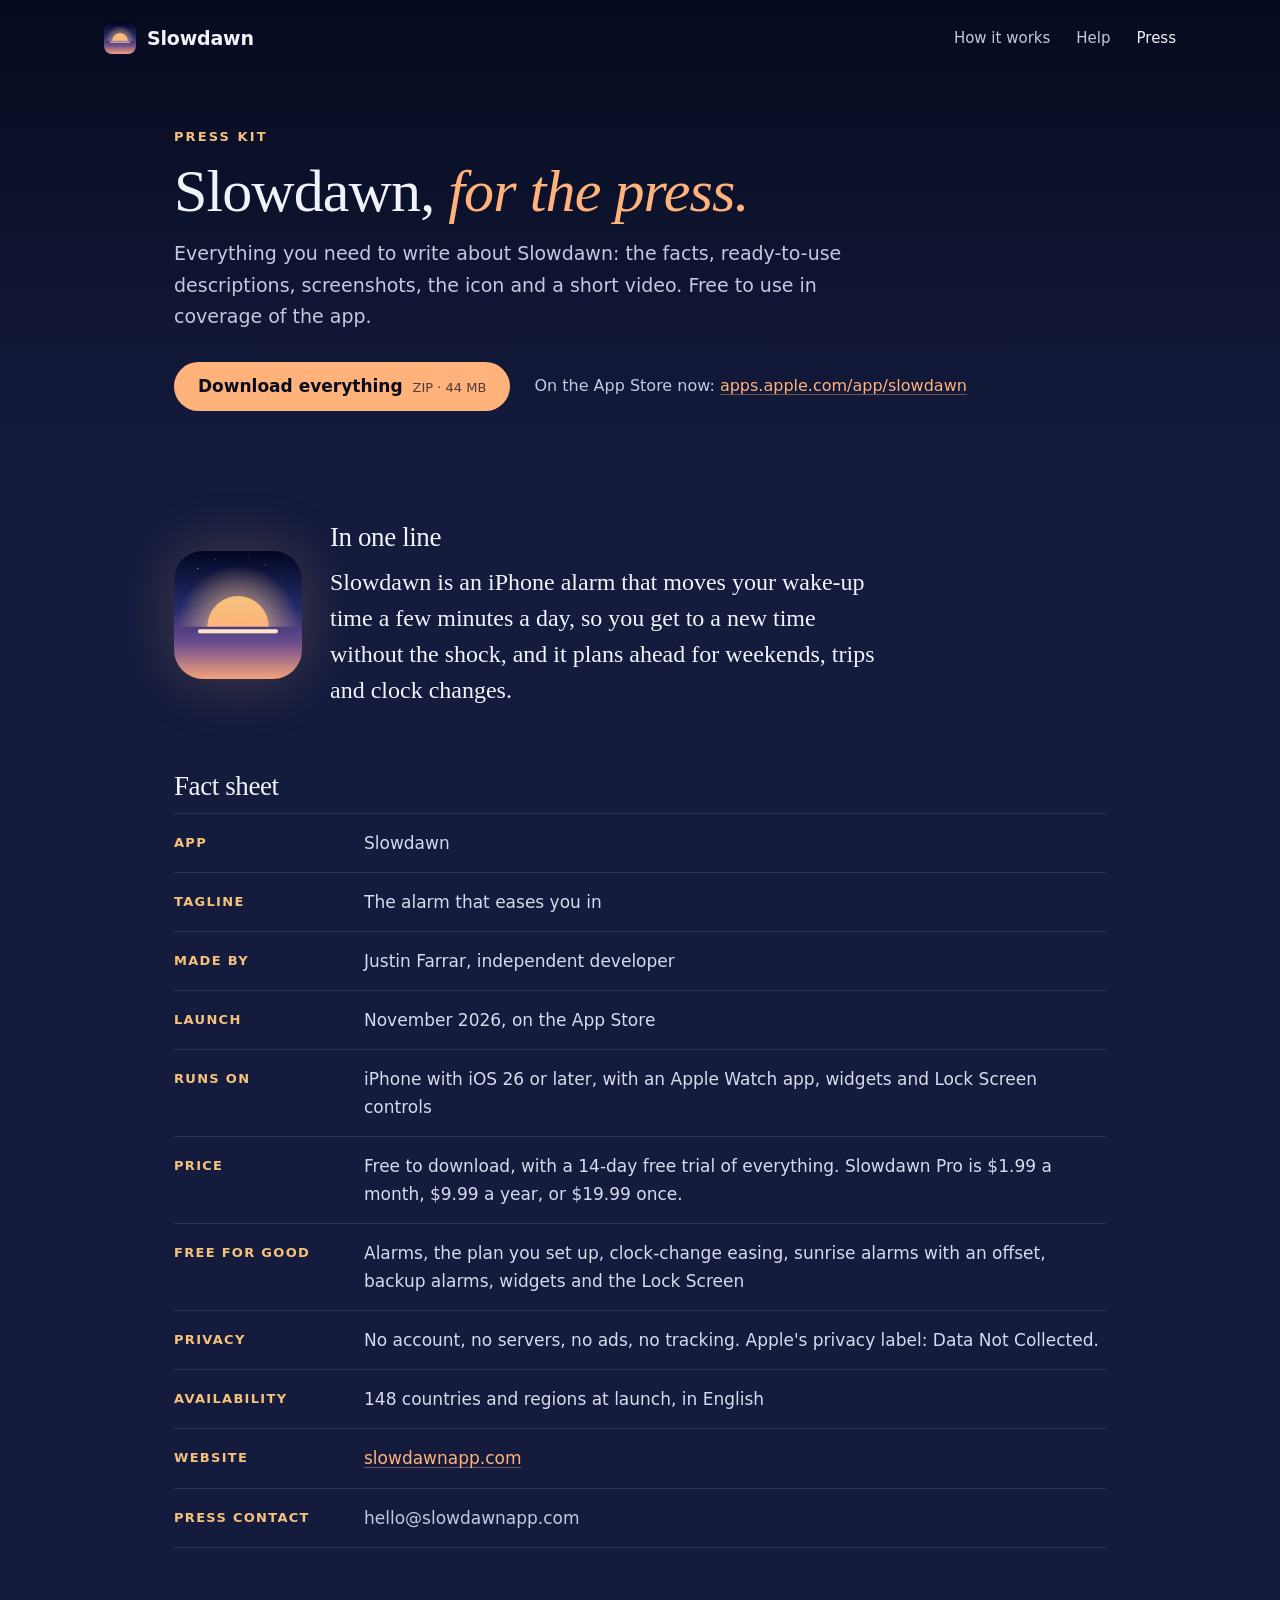
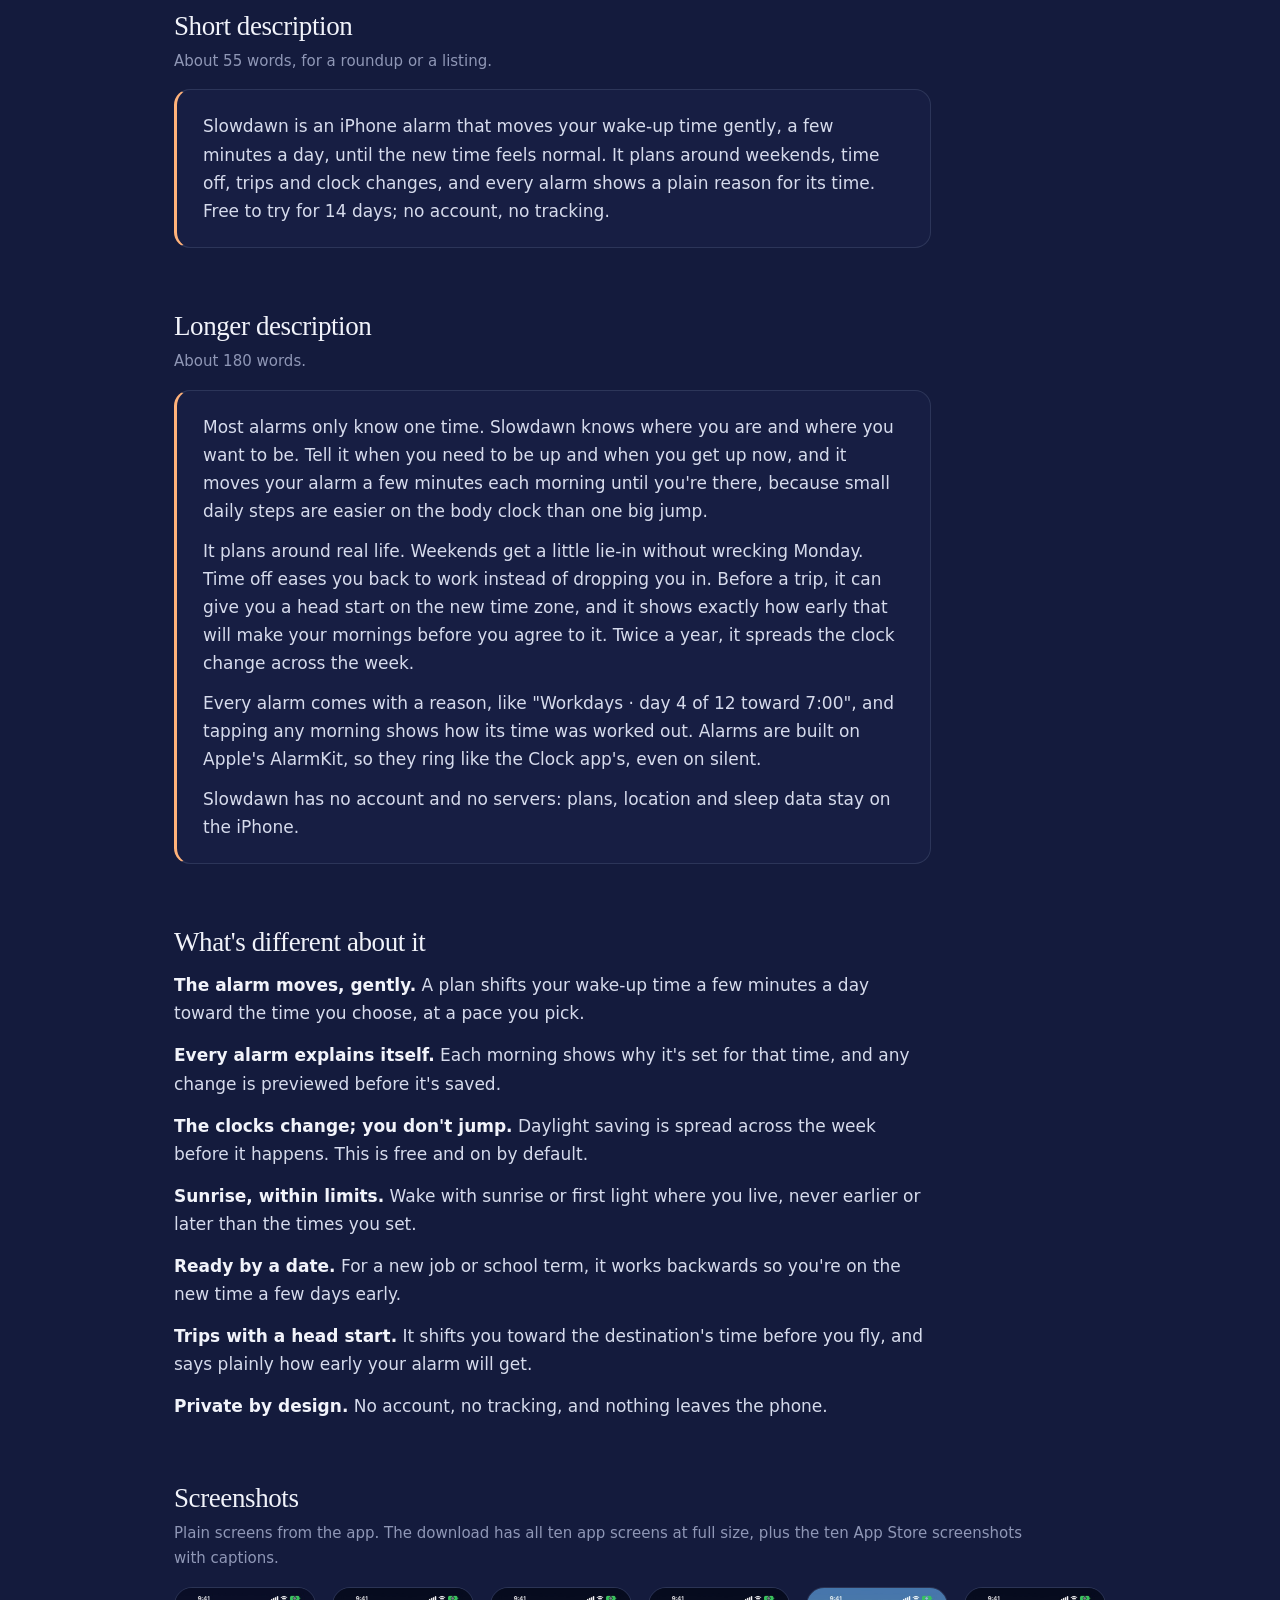
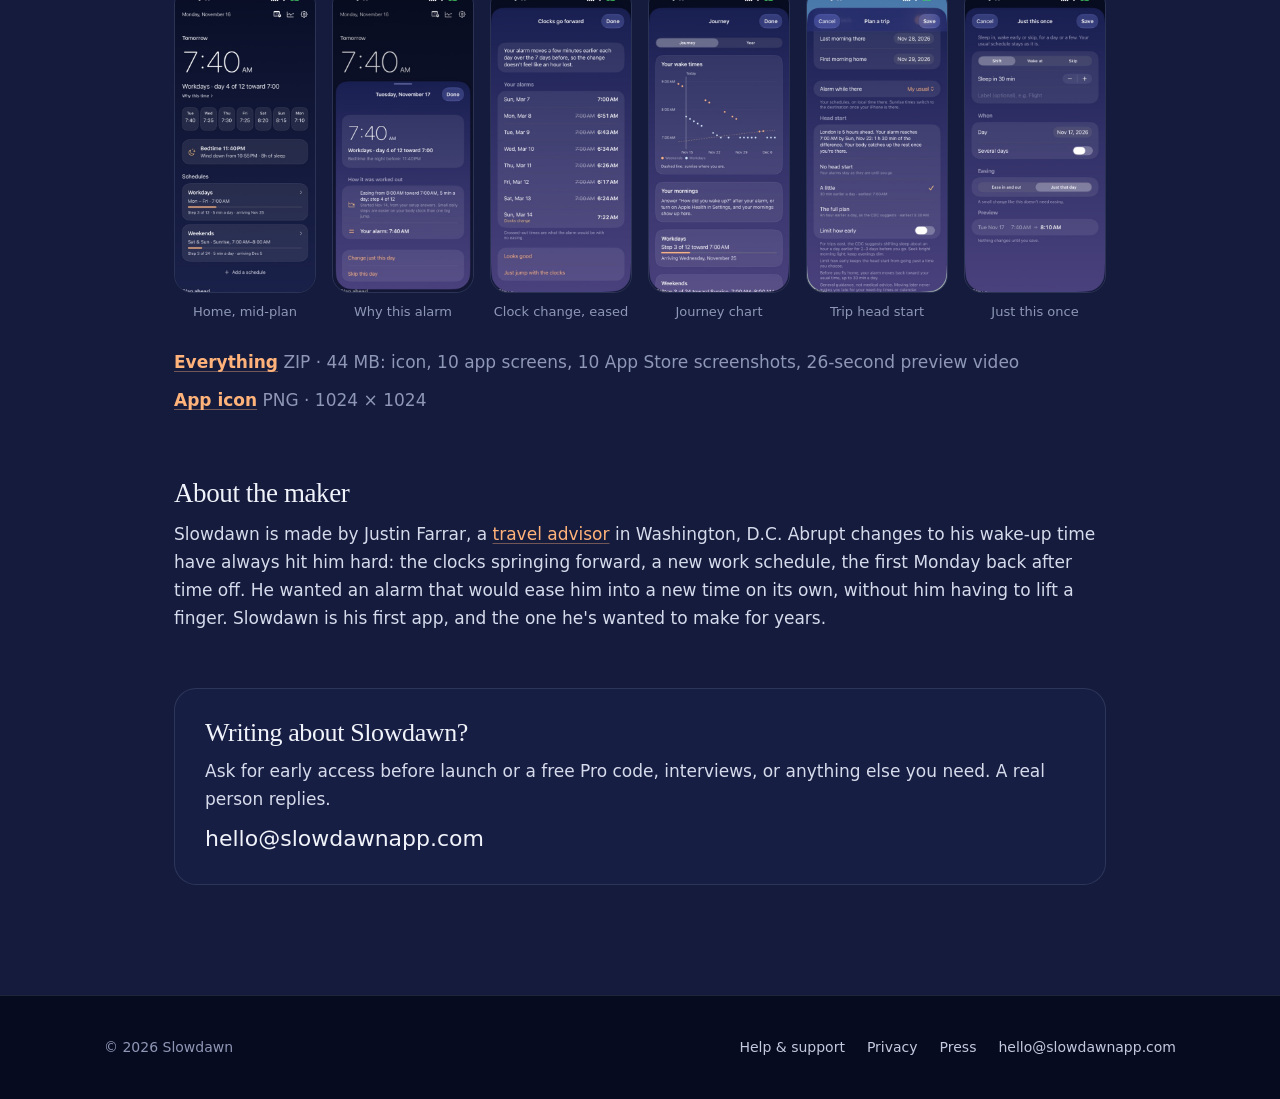
==== commit 6f822d86: "App Store links: Slowdawn is live" ====
--- a/press/index.html
+++ b/press/index.html
@@ -31,7 +31,7 @@
       <p>Everything you need to write about Slowdawn: the facts, ready-to-use descriptions, screenshots, the icon and a short video. Free to use in coverage of the app.</p>
       <div class="press-actions">
         <a class="button" href="slowdawn-press-kit.zip" download>Download everything <small>ZIP · 44 MB</small></a>
-        <p class="muted">Launching on the App Store on <strong>Tuesday, December 1, 2026</strong>.</p>
+        <p class="muted">On the App Store now: <a href="https://apps.apple.com/app/apple-store/id6831339371?pt=22550388&ct=press&amp;mt=8">apps.apple.com/app/slowdawn</a></p>
       </div>
     </div>
   </div>
@@ -53,7 +53,7 @@
           <div><dt>App</dt><dd>Slowdawn</dd></div>
           <div><dt>Tagline</dt><dd>The alarm that eases you in</dd></div>
           <div><dt>Made by</dt><dd>Justin Farrar, independent developer</dd></div>
-          <div><dt>Launch</dt><dd>December 1, 2026, on the App Store</dd></div>
+          <div><dt>Launch</dt><dd>November 2026, on the App Store</dd></div>
           <div><dt>Runs on</dt><dd>iPhone with iOS 26 or later, with an Apple Watch app, widgets and Lock Screen controls</dd></div>
           <div><dt>Price</dt><dd>Free to download, with a 14-day free trial of everything. Slowdawn Pro is $1.99 a month, $9.99 a year, or $19.99 once.</dd></div>
           <div><dt>Free for good</dt><dd>Alarms, the plan you set up, clock-change easing, sunrise alarms with an offset, backup alarms, widgets and the Lock Screen</dd></div>
